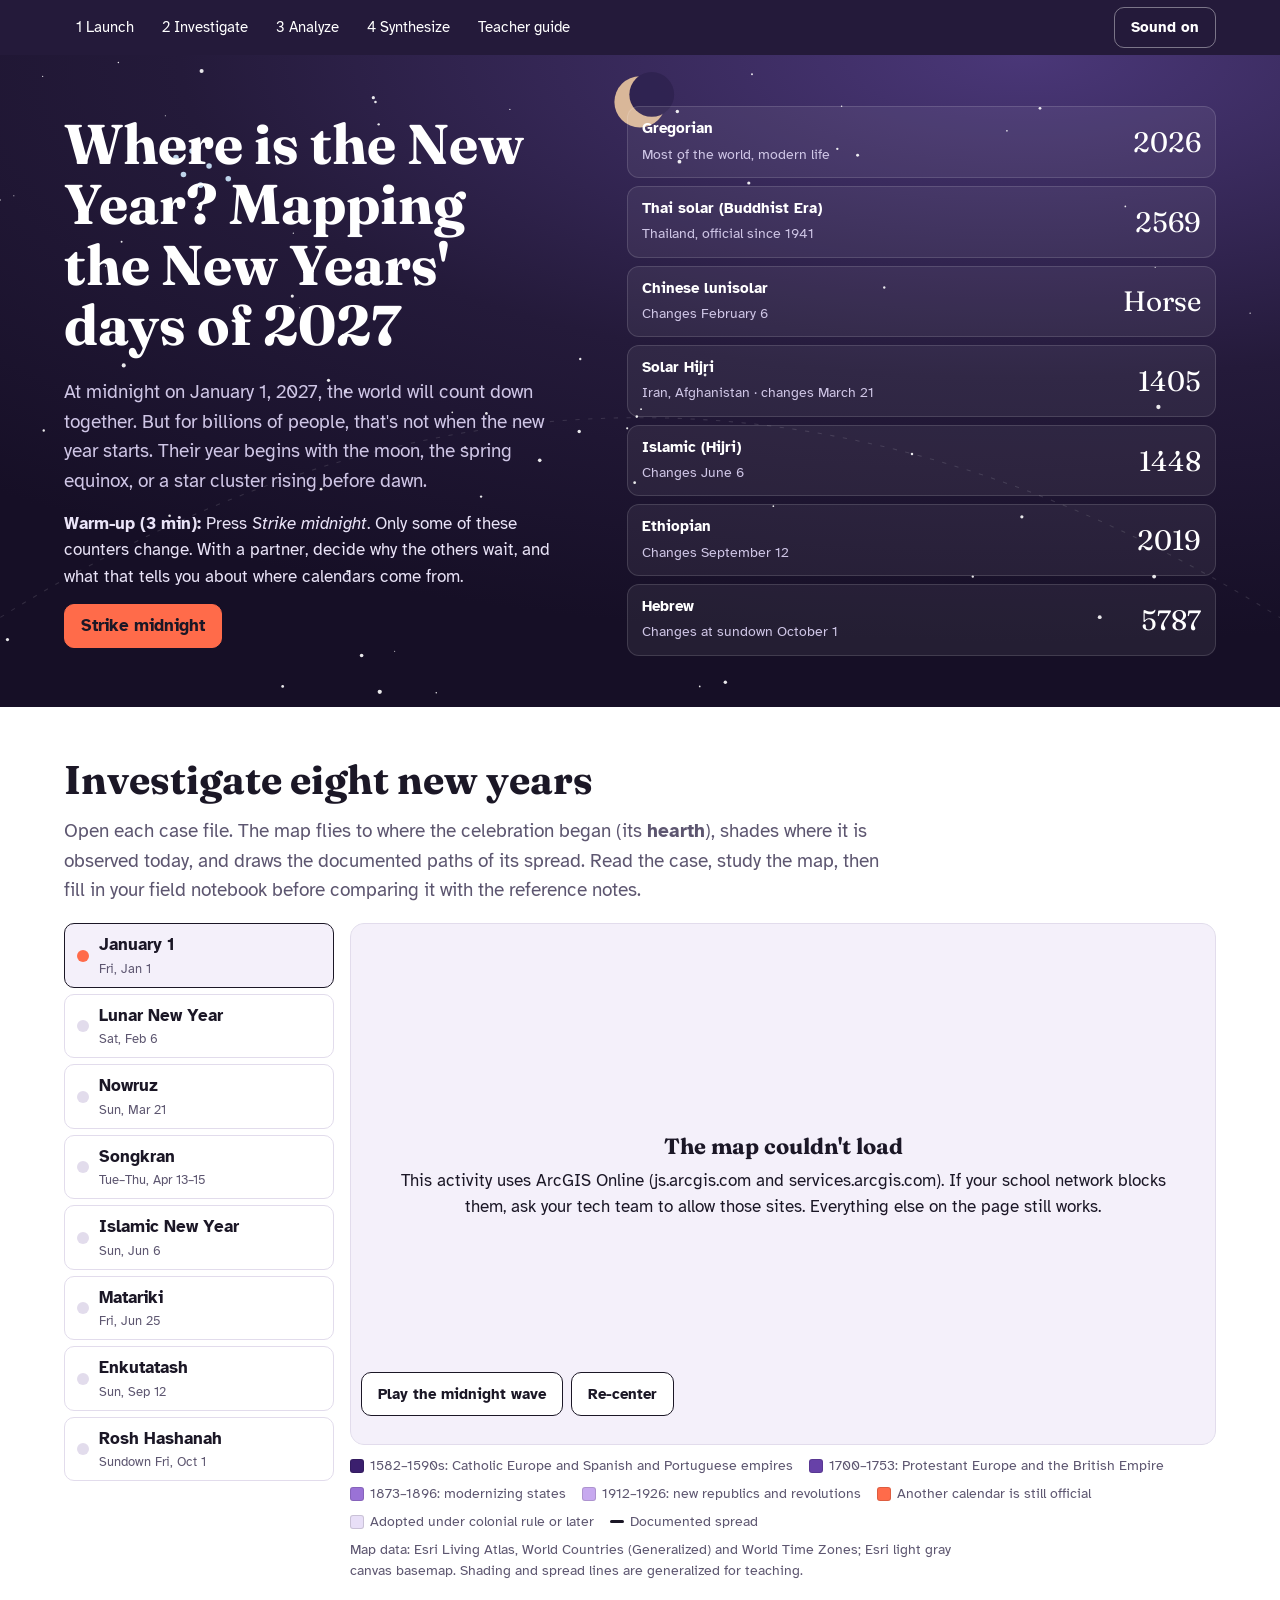
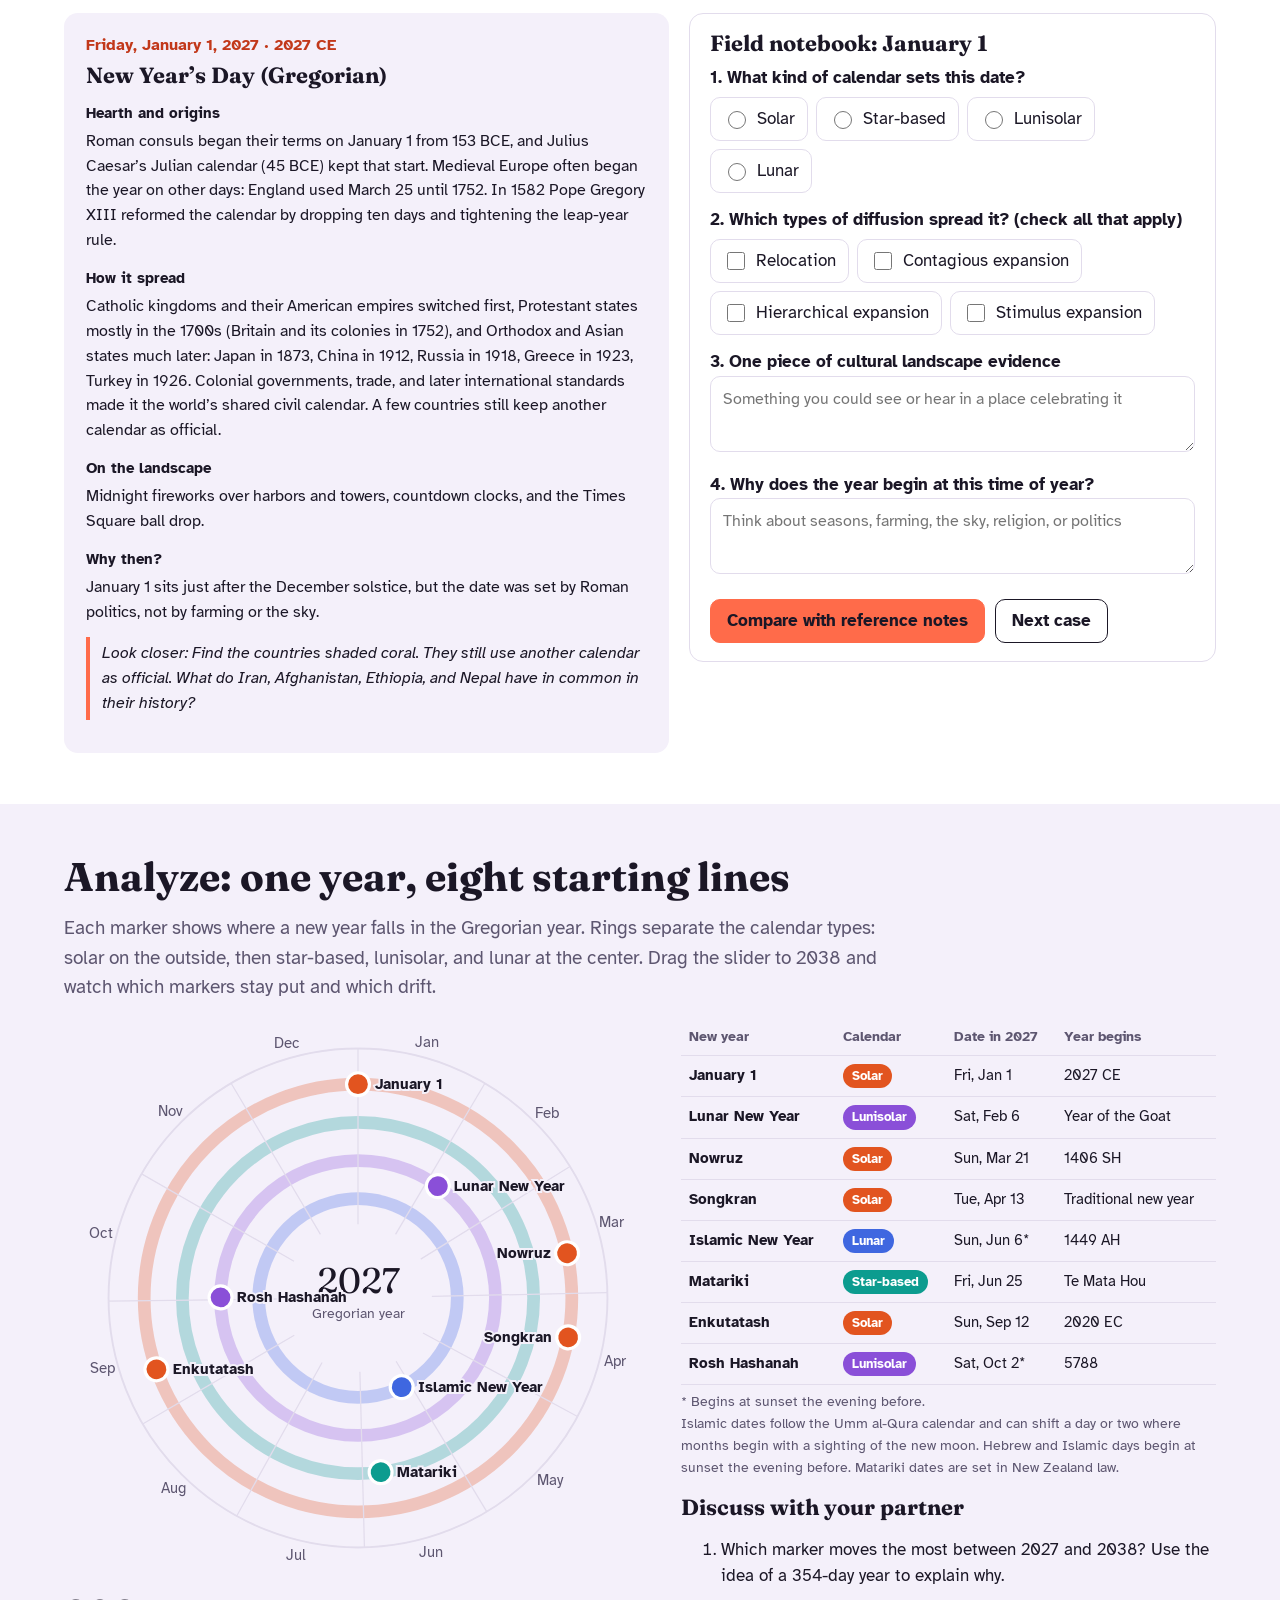
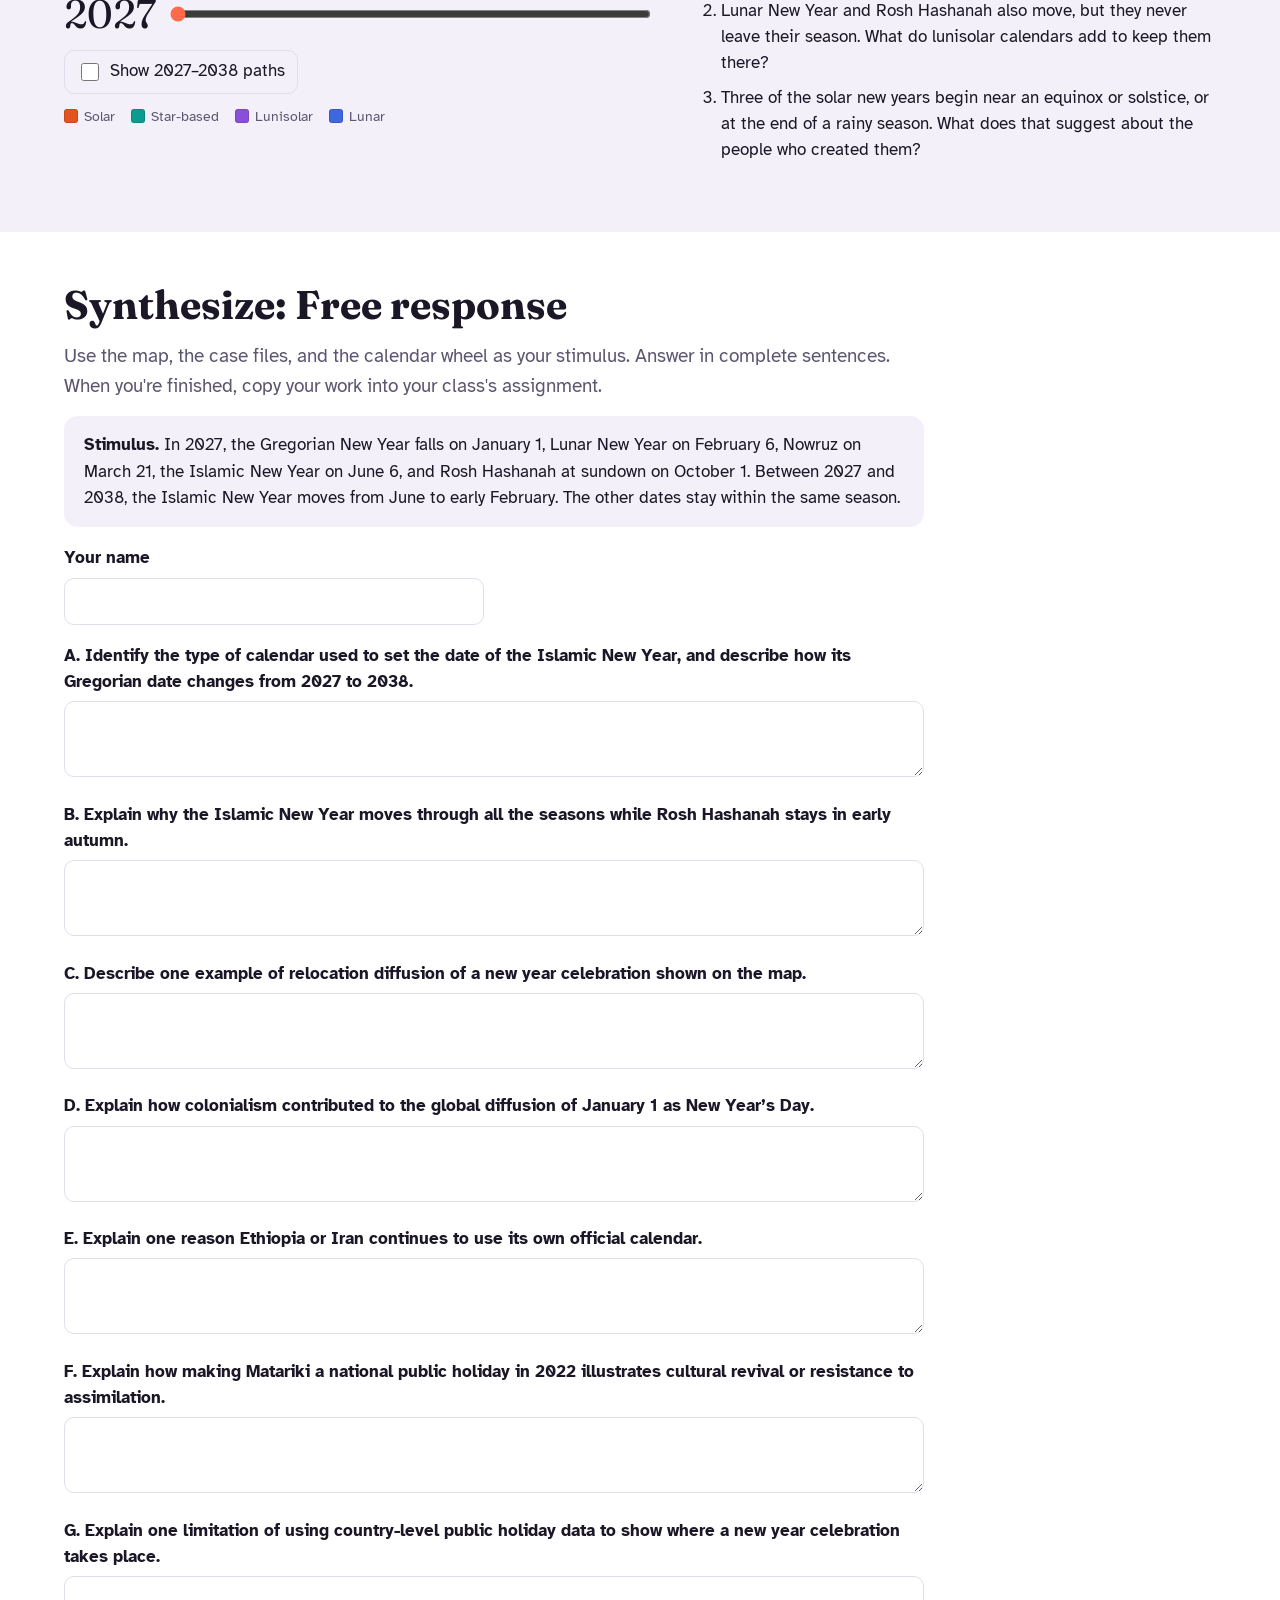
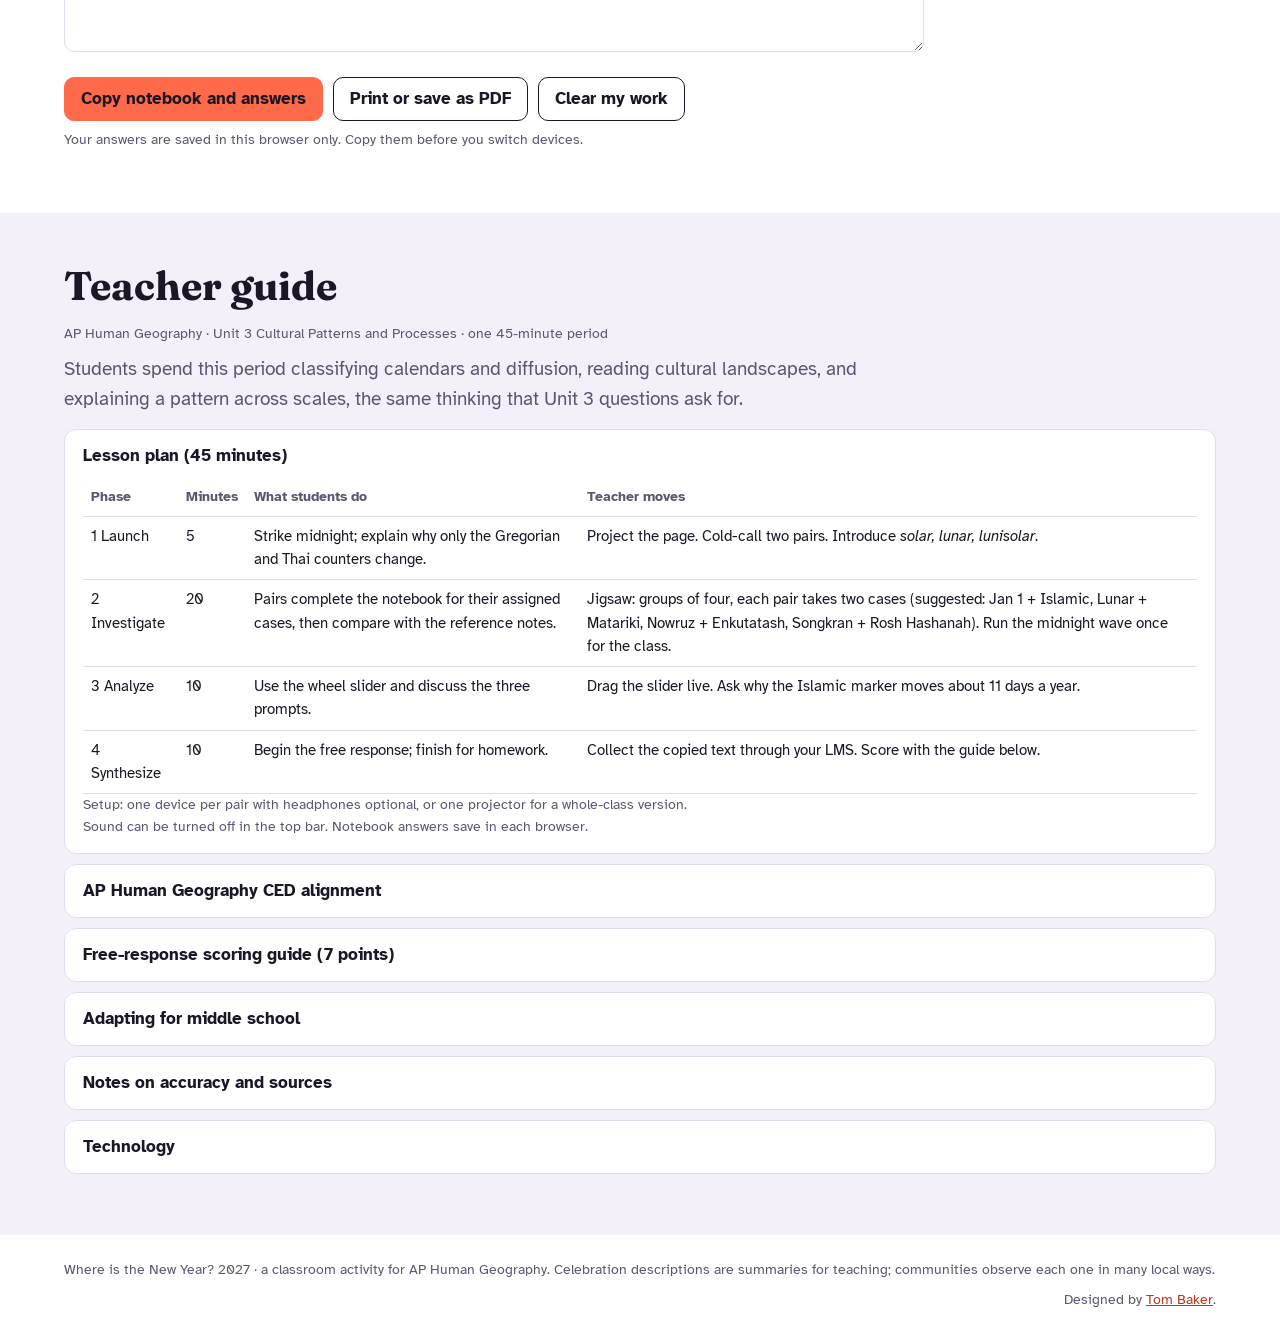
==== index.html @ df55b6a4 "U1" ====
<!DOCTYPE html>
<html lang="en">
<head>
<!-- Google tag (gtag.js) -->
<script async src="https://www.googletagmanager.com/gtag/js?id=G-HZWNB3WHS6"></script>
<script>
  window.dataLayer = window.dataLayer || [];
  function gtag(){dataLayer.push(arguments);}
  gtag('js', new Date());
  gtag('config', 'G-HZWNB3WHS6');
</script>
<meta charset="utf-8">
<meta name="viewport" content="width=device-width, initial-scale=1">
<title>Where is the New Year? 2027</title>
<meta name="description" content="An AP Human Geography classroom activity: mapping eight New Year celebrations of 2027 with ArcGIS to study calendars, cultural diffusion, and cultural landscapes.">
<link rel="preconnect" href="https://fonts.googleapis.com">
<link rel="preconnect" href="https://fonts.gstatic.com" crossorigin>
<link href="https://fonts.googleapis.com/css2?family=Atkinson+Hyperlegible:ital,wght@0,400;0,700;1,400&family=Fraunces:opsz,wght@9..144,500;9..144,700&display=swap" rel="stylesheet">
<link rel="stylesheet" href="https://js.arcgis.com/4.34/esri/themes/light/main.css">
<link rel="stylesheet" href="styles.css">
</head>
<body>

<nav class="bar" aria-label="Sections">
  <a href="#launch">1 Launch</a><a href="#investigate">2 Investigate</a><a href="#analyze">3 Analyze</a><a href="#synthesize">4 Synthesize</a><a href="#teacher">Teacher guide</a>
  <span class="sp"></span>
  <button class="btn" id="soundBtn" aria-pressed="true">Sound on</button>
</nav>

<header class="hero band" id="launch">
  <svg class="sky" viewBox="0 0 1200 600" preserveAspectRatio="xMidYMid slice" aria-hidden="true" id="sky"></svg>
  <div class="wrap heroGrid" style="position:relative">
    <div>
      <h1>Where is the New Year? Mapping the New Years' days of 2027</h1>
      <p class="lede">At midnight on January 1, 2027, the world will count down together. But for billions of people, that's not when the new year starts. Their year begins with the moon, the spring equinox, or a star cluster rising before dawn.</p>
      <p style="color:#e9e3f7"><b>Warm-up (3 min):</b> Press <i>Strike midnight</i>. Only some of these counters change. With a partner, decide why the others wait, and what that tells you about where calendars come from.</p>
      <button class="btn primary" id="midnight">Strike midnight</button>
    </div>
    <div class="counters" id="counters" aria-live="polite"></div>
  </div>
</header>

<main>
<section class="band" id="investigate">
  <div class="wrap">
    <h2>Investigate eight new years</h2>
    <p class="lede">Open each case file. The map flies to where the celebration began (its <b>hearth</b>), shades where it is observed today, and draws the documented paths of its spread. Read the case, study the map, then fill in your field notebook before comparing it with the reference notes.</p>
    <div class="inv">
      <div class="cases" id="cases" role="group" aria-label="Case files"></div>
      <div>
        <div class="mapbox">
          <div id="viewDiv" role="application" aria-label="ArcGIS map of the selected celebration"></div>
          <div class="pulse" id="pulse"></div>
          <div class="mpop" id="mpop" role="dialog" aria-live="polite" aria-label="Map details"><button class="x" id="mpopX" aria-label="Close">×</button><div id="mpopBody"></div></div>
          <div class="ticker" id="ticker" aria-live="polite"></div>
          <div class="maptools"><button class="btn" id="waveBtn" hidden>Play the midnight wave</button><button class="btn" id="resetBtn">Re-center</button></div>
          <div class="mapmsg" id="mapmsg"><div><h3>The map couldn't load</h3><p>This activity uses ArcGIS Online (js.arcgis.com and services.arcgis.com). If your school network blocks them, ask your tech team to allow those sites. Everything else on the page still works.</p></div></div>
        </div>
        <div class="legend" id="legend"></div>
        <p class="small" style="margin-top:6px">Map data: Esri Living Atlas, World Countries (Generalized) and World Time Zones; Esri light gray canvas basemap. Shading and spread lines are generalized for teaching.</p>
      </div>
    </div>
    <div class="cf">
      <article class="reading" id="reading" aria-live="polite"></article>
      <form class="nb" id="nb" autocomplete="off">
        <h3>Field notebook: <span id="nbTitle"></span></h3>
        <fieldset><legend>1. What kind of calendar sets this date?</legend>
          <div class="opts" id="calOpts"></div></fieldset>
        <fieldset><legend>2. Which types of diffusion spread it? (check all that apply)</legend>
          <div class="opts" id="difOpts"></div></fieldset>
        <label for="nbLand"><b>3. One piece of cultural landscape evidence</b></label>
        <textarea id="nbLand" placeholder="Something you could see or hear in a place celebrating it"></textarea>
        <label for="nbWhy" style="display:block;margin-top:12px"><b>4. Why does the year begin at this time of year?</b></label>
        <textarea id="nbWhy" placeholder="Think about seasons, farming, the sky, religion, or politics"></textarea>
        <div class="actions"><button type="button" class="btn primary" id="compareBtn">Compare with reference notes</button><button type="button" class="btn" id="nextBtn">Next case</button></div>
        <div class="key" id="key" aria-live="polite"></div>
      </form>
    </div>
  </div>
</section>

<section class="band" id="analyze" style="background:var(--panel)">
  <div class="wrap">
    <h2>Analyze: one year, eight starting lines</h2>
    <p class="lede">Each marker shows where a new year falls in the Gregorian year. Rings separate the calendar types: solar on the outside, then star-based, lunisolar, and lunar at the center. Drag the slider to 2038 and watch which markers stay put and which drift.</p>
    <div class="an">
      <div>
        <div class="wheelbox"><svg id="wheel" viewBox="0 0 440 440" role="img" aria-label="Calendar wheel showing the Gregorian dates of eight new year celebrations"></svg></div>
        <div class="ctl">
          <span class="yr" id="yrOut">2027</span>
          <input type="range" id="yr" min="2027" max="2038" step="1" value="2027" aria-label="Year">
          <span class="opts"><label><input type="checkbox" id="trails"> Show 2027–2038 paths</label></span>
        </div>
        <div class="legend"><span><i style="background:var(--solar)"></i>Solar</span><span><i style="background:var(--star)"></i>Star-based</span><span><i style="background:var(--luni)"></i>Lunisolar</span><span><i style="background:var(--lunar)"></i>Lunar</span></div>
      </div>
      <div>
        <div class="scroll"><table id="dates"><thead><tr><th>New year</th><th>Calendar</th><th>Date in <span id="yrTh">2027</span></th><th>Year begins</th></tr></thead><tbody></tbody></table></div>
        <p class="small">Islamic dates follow the Umm al-Qura calendar and can shift a day or two where months begin with a sighting of the new moon. Hebrew and Islamic days begin at sunset the evening before. Matariki dates are set in New Zealand law.</p>
        <h3 style="margin-top:18px">Discuss with your partner</h3>
        <ol class="prompts">
          <li>Which marker moves the most between 2027 and 2038? Use the idea of a 354-day year to explain why.</li>
          <li>Lunar New Year and Rosh Hashanah also move, but they never leave their season. What do lunisolar calendars add to keep them there?</li>
          <li>Three of the solar new years begin near an equinox or solstice, or at the end of a rainy season. What does that suggest about the people who created them?</li>
        </ol>
      </div>
    </div>
  </div>
</section>

<section class="band" id="synthesize">
  <div class="wrap">
    <h2>Synthesize: Free response</h2>
    <p class="lede">Use the map, the case files, and the calendar wheel as your stimulus. Answer in complete sentences. When you're finished, copy your work into your class's assignment.</p>
    <div class="stim"><b>Stimulus.</b> In 2027, the Gregorian New Year falls on January 1, Lunar New Year on February 6, Nowruz on March 21, the Islamic New Year on June 6, and Rosh Hashanah at sundown on October 1. Between 2027 and 2038, the Islamic New Year moves from June to early February. The other dates stay within the same season.</div>
    <label for="sName" style="font-weight:700;display:block;margin-bottom:6px">Your name</label>
    <input type="text" id="sName" style="max-width:420px;margin-bottom:18px">
    <div class="frq" id="frq"></div>
    <div class="actions">
      <button class="btn primary" id="copyBtn">Copy notebook and answers</button>
      <button class="btn" id="printBtn">Print or save as PDF</button>
      <button class="btn" id="clearBtn">Clear my work</button>
    </div>
    <textarea id="copyOut" aria-label="Your work as text" readonly></textarea>
    <p class="small" style="margin-top:8px">Your answers are saved in this browser only. Copy them before you switch devices.</p>
  </div>
</section>

<section class="band tg" id="teacher">
  <div class="wrap">
    <h2>Teacher guide</h2>
    <p class="small" style="margin-bottom:10px">AP Human Geography · Unit 3 Cultural Patterns and Processes · one 45-minute period</p>
    <p class="lede">Students spend this period classifying calendars and diffusion, reading cultural landscapes, and explaining a pattern across scales, the same thinking that Unit 3 questions ask for.</p>
    <details open><summary>Lesson plan (45 minutes)</summary>
      <div class="scroll"><table class="stack"><thead><tr><th>Phase</th><th>Minutes</th><th>What students do</th><th>Teacher moves</th></tr></thead><tbody>
        <tr><td>1 Launch</td><td class="num">5</td><td>Strike midnight; explain why only the Gregorian and Thai counters change.</td><td>Project the page. Cold-call two pairs. Introduce <i>solar, lunar, lunisolar</i>.</td></tr>
        <tr><td>2 Investigate</td><td class="num">20</td><td>Pairs complete the notebook for their assigned cases, then compare with the reference notes.</td><td>Jigsaw: groups of four, each pair takes two cases (suggested: Jan 1 + Islamic, Lunar + Matariki, Nowruz + Enkutatash, Songkran + Rosh Hashanah). Run the midnight wave once for the class.</td></tr>
        <tr><td>3 Analyze</td><td class="num">10</td><td>Use the wheel slider and discuss the three prompts.</td><td>Drag the slider live. Ask why the Islamic marker moves about 11 days a year.</td></tr>
        <tr><td>4 Synthesize</td><td class="num">10</td><td>Begin the free response; finish for homework.</td><td>Collect the copied text through your LMS. Score with the guide below.</td></tr>
      </tbody></table></div>
      <p class="small">Setup: one device per pair with headphones optional, or one projector for a whole-class version. Sound can be turned off in the top bar. Notebook answers save in each browser.</p>
    </details>
    <details><summary>AP Human Geography CED alignment</summary>
      <div class="scroll"><table class="stack"><thead><tr><th>Topic</th><th>Learning objective</th><th>Where students do it</th><th>Depth</th></tr></thead><tbody>
        <tr><td>3.4 Types of Diffusion</td><td>IMP-3.A</td><td>Notebook question 2 for each case; FRQ part C</td><td>Central</td></tr>
        <tr><td>3.5 Historical Causes of Diffusion</td><td>IMP-3.B</td><td>Gregorian adoption map (colonialism, imperialism); Indian calendar spread along trade routes; Ethiopia's calendar surviving without long colonization; FRQ parts D–E</td><td>Central</td></tr>
        <tr><td>3.7 Diffusion of Religion and Language</td><td>IMP-3.D</td><td>Universalizing (Islam) vs. ethnic (Judaism) spread patterns; Hijra as relocation</td><td>Central</td></tr>
        <tr><td>3.8 Effects of Diffusion</td><td>IMP-3.E</td><td>Syncretism (Nowruz in Muslim societies, Tết and Seollal), cultural revival and resistance (Matariki, Kurdish Newroz); FRQ part F</td><td>Central</td></tr>
        <tr><td>3.2 Cultural Landscapes</td><td>PSO-3.B</td><td>Notebook question 3: landscape evidence of each celebration</td><td>Exercised</td></tr>
        <tr><td>3.3 Cultural Patterns</td><td>PSO-3.C</td><td>Reading map patterns of religion and ethnicity</td><td>Exercised</td></tr>
        <tr><td>3.1 Introduction to Culture</td><td>PSO-3.A</td><td>Calendars as cultural traits; cultural relativism in the launch discussion</td><td>Exercised</td></tr>
        <tr><td>3.6 Contemporary Causes of Diffusion</td><td>IMP-3.C</td><td>Globalization keeps January 1 as the shared civil date; diaspora festivals in global cities</td><td>Touched</td></tr>
        <tr><td>1.1 Introduction to Maps; 1.2 Geographic Data</td><td>IMP-1.A, IMP-1.B</td><td>Reading a choropleth (adoption eras) and a GIS web map</td><td>Exercised</td></tr>
        <tr><td>1.5 Human-Environmental Interaction</td><td>PSO-1.E</td><td>Notebook question 4: new years timed to equinoxes, rains, and harvests</td><td>Exercised</td></tr>
        <tr><td>1.6 Scales of Analysis</td><td>PSO-1.F</td><td>FRQ part G: national holiday data vs. local diaspora celebrations</td><td>Exercised</td></tr>
        <tr><td>2.12 Effects of Migration</td><td>IMP-2.C</td><td>Diaspora communities carrying new year traditions</td><td>Touched</td></tr>
      </tbody></table></div>
      <p><b>Course skills:</b> Skill 1 Concepts and Processes (central); Skill 2 Spatial Relationships (central); Skill 4 Source Analysis, reading case texts and landscape descriptions (central); Skill 3 Data Analysis, using the wheel and date table (incidental); Skill 5 Scale Analysis, in FRQ part G (incidental).</p>
      <p class="small">Codes follow the 2019–2020 Course and Exam Description. Check them against your current CED edition.</p>
    </details>
    <details><summary>Free-response scoring guide (7 points)</summary>
      <ol>
        <li><b>A (1 pt)</b> Identifies the Islamic calendar as <i>lunar</i> and describes the date moving earlier each year (about 11 days; June 2027 to early February 2038).</li>
        <li><b>B (1 pt)</b> Explains that 12 lunar months total about 354 days, short of the 365-day solar year, with no leap month. The Hebrew calendar is lunisolar and adds a 13th month seven times in 19 years, which keeps Rosh Hashanah in early autumn.</li>
        <li><b>C (1 pt)</b> Describes relocation diffusion with a real example: Chinese migrants carrying Lunar New Year to San Francisco, Lima, or Port Louis; Jewish diaspora communities; Iranian Americans in Los Angeles; Polynesian voyagers carrying Matariki to Aotearoa; the Hijra.</li>
        <li><b>D (1 pt)</b> Explains that European empires imposed the Gregorian calendar in colonial administration, law, and trade, so colonies and later independent states kept January 1. Accept hierarchical diffusion from the papacy to Catholic monarchs to colonies.</li>
        <li><b>E (1 pt)</b> Explains one reason: Ethiopia avoided long-term colonization, so no colonial government replaced its calendar; the Ethiopian Orthodox Church keeps it in daily religious life; Iran's solar calendar is tied to Nowruz and national identity and is astronomically precise.</li>
        <li><b>F (1 pt)</b> Explains Matariki's 2022 public holiday as cultural revival or resistance to assimilation: practices suppressed under colonization are now recognized by the state (hierarchical diffusion of an Indigenous tradition).</li>
        <li><b>G (1 pt)</b> Explains a limitation of national data: shading a whole country hides diaspora and minority celebrations at local scale (Lunar New Year in Sydney or London, Kurdish Newroz inside Turkey), and a holiday's legal status doesn't show how many people take part.</li>
      </ol>
    </details>
    <details><summary>Adapting for middle school</summary>
      <p>Assign four cases instead of eight (January 1, Lunar New Year, Nowruz, Islamic New Year). Use FRQ parts A–D only, and offer these sentence starters:</p>
      <ul><li>"This calendar follows the ___, so the date ___ each year."</li><li>"This spread by ___ diffusion because ___ moved/adopted it."</li><li>"In a place celebrating it, you might see ___."</li></ul>
      <p><b>Vocabulary:</b> hearth, diffusion (relocation, contagious, hierarchical, stimulus), cultural landscape, diaspora, solar, lunar, lunisolar, equinox.</p>
    </details>
    <details><summary>Notes on accuracy and sources</summary>
      <p>2027 dates were checked against the Royal Observatory Greenwich and Hong Kong Observatory (Lunar New Year), Hebcal (Rosh Hashanah), New Zealand's Matariki holiday schedule, Umm al-Qura tables (Islamic New Year), and published holiday calendars for Ethiopia and Iran. The March 2027 equinox occurs at 20:24 UTC on March 20, which is after midnight on March 21 in Tehran. The spread lines are teaching generalizations: each marks a documented route or destination, not a single event. Country shading is simplified, and many places have mixed or regional practices.</p>
    </details>
    <details><summary>Technology</summary>
      <p>The map uses the ArcGIS Maps SDK for JavaScript 4.34 with public Esri Living Atlas layers (World Countries Generalized, World Time Zones) and the light gray canvas basemap, so no ArcGIS login or API key is required. Schools that filter traffic need to allow <code>js.arcgis.com</code>, <code>services.arcgis.com</code>, <code>basemaps.arcgis.com</code>, and <code>static.arcgis.com</code>. Sounds are generated in the browser, so there are no audio files to load.</p>
    </details>
  </div>
</section>
</main>
<footer><span>Where is the New Year? 2027 · a classroom activity for AP Human Geography. Celebration descriptions are summaries for teaching; communities observe each one in many local ways.</span><span class="credit">Designed by <a href="https://tbaker.com">Tom Baker</a>.</span></footer>
<div class="toast" id="toast" role="status"></div>

<script src="https://js.arcgis.com/4.34/" onerror="window.__esriFail=true"></script>
<script src="app.js"></script>
</body>
</html>
---- styles.css ----
/* VOICE: a calm, well-made classroom almanac; teacher-grade, not a game.
   IDEA: a sky almanac: every new year is read from the sun, the moon, or the stars.
   PICTURE: night-sky band with rolling year counters; a live ArcGIS map; a 2027 calendar wheel.
   COLOUR and TYPE: violet-ink night band, white paper, coral accent; four calendar colours. Fraunces + Atkinson Hyperlegible.
   LAYOUT: sticky section bar; Launch, Investigate (cases | map, then reading | notebook), Analyze, Synthesize, Teacher guide. */
:root{color-scheme:light dark;
  --bg:light-dark(#ffffff,#14111c);--ink:light-dark(#1b1726,#efeaf7);--soft:light-dark(#5d5670,#b9b0cc);
  --panel:light-dark(#f4f0fa,#1f1a2b);--line:light-dark(#e2dcec,#342c45);
  --night:#241a3a;--night2:#382a59;--moon:#d9def0;--coral:#ff6b4a;--coralink:light-dark(#c2381a,#ff8a6e);
  --solar:#e2541f;--lunar:#3f67e0;--luni:#8a4fd8;--star:#0c9c8f;}
:root[data-theme=light]{color-scheme:light}:root[data-theme=dark]{color-scheme:dark}
*{box-sizing:border-box;min-width:0}
html{scroll-behavior:smooth;scroll-padding-top:72px}
body{margin:0;background:var(--bg);color:var(--ink);font:17px/1.55 "Atkinson Hyperlegible",system-ui,sans-serif;overflow-x:clip}
h1,h2,h3{font-family:Fraunces,Georgia,serif;font-weight:700;line-height:1.08;text-wrap:balance;margin:0 0 .4em}
h2{font-size:clamp(28px,3.4vw,40px)}h3{font-size:22px}
p{margin:0 0 .8em;max-width:70ch}
a{color:var(--coralink)}
.band{padding:clamp(28px,4vw,56px) max(5vw,16px)}
.wrap{max-width:1240px;margin:0 auto}
.lede{font-size:19px;color:var(--soft)}
button,select,input,textarea{font:inherit;color:inherit}
button{cursor:pointer}
:focus-visible{outline:3px solid var(--coral);outline-offset:2px}
.btn{min-height:44px;padding:8px 16px;border-radius:10px;border:1.5px solid var(--ink);background:transparent;font-weight:700}
.btn.primary{background:var(--coral);border-color:var(--coral);color:#1b1726}
.btn:disabled{opacity:.45;cursor:default}
.small{font-size:14px;color:var(--soft)}
/* nav */
nav.bar{position:sticky;top:0;z-index:20;background:var(--night);color:#fff;display:flex;gap:4px;align-items:center;padding:6px max(5vw,16px);overflow-x:auto}
nav.bar a,nav.bar .btn{flex:none}
nav.bar a{color:#fff;text-decoration:none;padding:10px 12px;border-radius:8px;white-space:nowrap;font-size:15px}
nav.bar a:hover{background:var(--night2)}
nav.bar .sp{flex:1}
#soundBtn{color:#fff;border-color:#ffffff66;min-height:40px;white-space:nowrap;font-size:15px}
/* hero */
.hero{background:radial-gradient(120% 90% at 80% 0%,#4a3778 0%,var(--night) 55%,#160f26 100%);color:#fff;position:relative;overflow:hidden}
.hero h1{font-size:clamp(36px,5vw,56px);max-width:16ch}
.hero .lede{color:#cfc6e6}
.heroGrid{display:grid;grid-template-columns:minmax(0,1fr) minmax(0,1.15fr);gap:clamp(20px,4vw,56px);align-items:center}
.sky{position:absolute;inset:0;pointer-events:none;opacity:.9}
.counters{display:grid;gap:8px;position:relative}
.ctr{display:grid;grid-template-columns:minmax(0,1fr) auto;align-items:center;gap:12px;background:#ffffff10;border:1px solid #ffffff22;border-radius:12px;padding:10px 14px}
.ctr b{display:block;font-size:15px}.ctr span.n{font-size:14px;color:#cfc6e6}
.odo{font-family:Fraunces,Georgia,serif;font-size:28px;height:36px;overflow:hidden;position:relative;min-width:6.2ch;text-align:right;white-space:nowrap}
.odo i{display:block;height:36px;line-height:36px;font-style:normal;transition:transform .9s cubic-bezier(.2,.8,.2,1)}
.odo.flip i{transform:translateY(-36px)}
.ctr.rolled{border-color:var(--coral);background:#ff6b4a22}
.burst{position:absolute;width:140px;height:140px;margin:-70px 0 0 -70px;pointer-events:none}
.burst i{position:absolute;left:50%;top:50%;width:4px;height:4px;border-radius:50%;background:var(--c,#ffd3c7);animation:fly 1.1s ease-out forwards}
@keyframes fly{from{transform:rotate(var(--a)) translateY(0);opacity:1}to{transform:rotate(var(--a)) translateY(-62px);opacity:0}}
.twinkle{animation:tw 3s ease-in-out infinite alternate}
@keyframes tw{from{opacity:.35}to{opacity:1}}
/* investigate */
.inv{display:grid;grid-template-columns:270px minmax(0,1fr);gap:16px;margin-top:18px}
.cases{display:grid;gap:6px;align-content:start}
.case{display:grid;grid-template-columns:auto minmax(0,1fr) auto;gap:10px;align-items:center;text-align:left;min-height:52px;padding:8px 12px;border-radius:10px;border:1.5px solid var(--line);background:var(--bg)}
.case .d{font-size:13px;color:var(--soft);display:block}
.case .dot{width:12px;height:12px;border-radius:50%;background:var(--line)}
.case[aria-pressed=true]{border-color:var(--ink);background:var(--panel)}
.case[aria-pressed=true] .dot{background:var(--coral)}
.case .ok{font-size:13px;color:var(--star);font-weight:700;visibility:hidden}
.case.done .ok{visibility:visible}
.mapbox{position:relative;border-radius:14px;overflow:hidden;border:1.5px solid var(--line);background:#dfe3ea;min-height:440px;height:58vh;max-height:620px}
#viewDiv{position:absolute;inset:0}
.pulse{position:absolute;width:18px;height:18px;margin:-9px 0 0 -9px;border-radius:50%;background:var(--coral);box-shadow:0 0 0 2px #fff;pointer-events:none;display:none;z-index:2}
.pulse::after{content:"";position:absolute;inset:-2px;border-radius:50%;border:2px solid var(--coral);animation:ring 1.8s ease-out infinite}
@keyframes ring{from{transform:scale(1);opacity:.9}to{transform:scale(4.2);opacity:0}}
.mpop{position:absolute;z-index:6;width:min(290px,calc(100% - 24px));background:var(--bg);color:var(--ink);border-radius:12px;box-shadow:0 10px 30px #1b172640,0 0 0 1.5px var(--line);padding:12px 14px 12px 14px;display:none;transform-origin:50% 100%;animation:pop .22s ease-out}
.mpop.below{transform-origin:50% 0}
.mpop.show{display:block}
@keyframes pop{from{opacity:0;transform:scale(.92)}to{opacity:1;transform:none}}
.mpop .k{display:flex;align-items:center;gap:8px;font-size:13px;color:var(--soft);margin:0 36px 4px 0}
.mpop .k i{width:12px;height:12px;border-radius:3px;flex:none;box-shadow:0 0 0 1px #0002}
.mpop h4{font-family:Fraunces,Georgia,serif;font-size:20px;line-height:1.15;margin:0 0 6px}
.mpop p{font-size:15px;margin:0 0 6px}
.mpop .q{font-style:italic;color:var(--soft);font-size:14px;margin:0}
.mpop .x{position:absolute;top:4px;right:4px;width:40px;height:40px;border:0;background:transparent;font-size:22px;line-height:1;border-radius:8px;color:var(--soft)}
.mpop .x:hover{background:var(--panel)}
.mpop::after{content:"";position:absolute;left:var(--ax,50%);bottom:-7px;width:14px;height:14px;margin-left:-7px;background:var(--bg);transform:rotate(45deg);box-shadow:1.5px 1.5px 0 0 var(--line)}
.mpop.below::after{bottom:auto;top:-7px;box-shadow:-1.5px -1.5px 0 0 var(--line)}
.mapmsg{position:absolute;inset:0;display:none;place-items:center;text-align:center;padding:24px;background:var(--panel);z-index:3}
.maptools{position:absolute;left:10px;bottom:28px;z-index:4;display:flex;gap:8px;flex-wrap:wrap}
.maptools .btn{background:#fff;color:#1b1726;border-color:#1b1726;font-size:15px}
.ticker{position:absolute;left:10px;top:10px;z-index:4;background:#1b1726e6;color:#fff;padding:8px 12px;border-radius:10px;font-size:15px;display:none;max-width:calc(100% - 70px)}
.legend{display:flex;flex-wrap:wrap;gap:6px 16px;margin:10px 0 0;font-size:14px;color:var(--soft)}
.legend span{display:inline-flex;align-items:center;gap:6px}
.legend i{width:14px;height:14px;border-radius:3px;display:inline-block;border:1px solid #0002}
.cf{display:grid;grid-template-columns:minmax(0,1.15fr) minmax(0,1fr);gap:20px;margin-top:20px;align-items:start}
.reading{background:var(--panel);border-radius:14px;padding:20px 22px}
.reading .when{font-weight:700;color:var(--coralink);margin-bottom:6px}
.reading h4{margin:14px 0 4px;font-size:15px;text-transform:none}
.reading p{font-size:16px}
.look{border-left:4px solid var(--coral);padding:4px 0 4px 12px;margin-top:12px;font-style:italic}
.nb{border:1.5px solid var(--line);border-radius:14px;padding:18px 20px}
fieldset{border:0;padding:0;margin:0 0 14px}
legend{font-weight:700;margin-bottom:6px;padding:0}
.opts{display:flex;flex-wrap:wrap;gap:8px}
.opts label{display:inline-flex;align-items:center;gap:8px;min-height:44px;padding:6px 12px;border:1.5px solid var(--line);border-radius:10px;cursor:pointer}
.opts input{width:18px;height:18px;accent-color:var(--coral)}
textarea,input[type=text]{width:100%;font-size:16px;padding:10px 12px;border-radius:10px;border:1.5px solid var(--line);background:var(--bg);min-height:44px}
textarea{min-height:76px;resize:vertical}
.key{display:none;margin-top:14px;background:var(--panel);border-radius:12px;padding:14px 16px;font-size:16px;animation:rise .45s ease-out}
.key.show{display:block}
@keyframes rise{from{opacity:0;transform:translateY(8px)}to{opacity:1;transform:none}}
.match{font-weight:700}
.chip{display:inline-block;font-size:13px;font-weight:700;padding:2px 9px;border-radius:99px;color:#fff;white-space:nowrap}
.c-solar{background:var(--solar)}.c-lunar{background:var(--lunar)}.c-lunisolar{background:var(--luni)}.c-star{background:var(--star)}
/* analyze */
.an{display:grid;grid-template-columns:minmax(0,1.1fr) minmax(0,1fr);gap:28px;align-items:start}
.wheelbox{position:relative;aspect-ratio:1;max-width:560px;width:100%;margin:0 auto}
.wheelbox svg{width:100%;height:100%;display:block}
.mk{transition:transform 1s cubic-bezier(.3,.7,.2,1)}
.ctl{display:flex;flex-wrap:wrap;gap:12px;align-items:center;margin:12px 0}
input[type=range]{flex:1 1 240px;accent-color:var(--coral);min-height:44px}
.yr{font-family:Fraunces,Georgia,serif;font-size:40px;line-height:1}
table{border-collapse:collapse;width:100%;font-size:15px}
th,td{text-align:left;padding:8px 8px;border-bottom:1px solid var(--line);vertical-align:top}
th{font-size:14px;color:var(--soft)}
td.num{white-space:nowrap}
.prompts li{margin-bottom:8px}
/* synthesize */
.frq{display:grid;gap:16px;max-width:860px}
.frq label{font-weight:700;display:block;margin-bottom:6px}
.stim{background:var(--panel);border-radius:14px;padding:16px 20px;max-width:860px;margin-bottom:18px}
.actions{display:flex;flex-wrap:wrap;gap:10px;margin-top:16px}
#copyOut{display:none;margin-top:10px;min-height:160px}
.toast{position:fixed;bottom:18px;left:50%;transform:translateX(-50%);background:var(--night);color:#fff;padding:10px 16px;border-radius:10px;z-index:50;display:none}
/* teacher */
.tg{background:var(--panel)}
.tg details{background:var(--bg);border:1.5px solid var(--line);border-radius:12px;padding:4px 18px;margin-bottom:10px}
.tg summary{cursor:pointer;font-weight:700;min-height:44px;display:flex;align-items:center}
.scroll{overflow-x:auto}
footer{padding:24px max(5vw,16px);font-size:14px;color:var(--soft);display:flex;flex-wrap:wrap;gap:8px 24px;justify-content:space-between;align-items:flex-end}
footer .credit{margin-left:auto;text-align:right;white-space:nowrap}
@media(max-width:900px){.heroGrid,.inv,.cf,.an{grid-template-columns:minmax(0,1fr)}
  .cases{grid-template-columns:repeat(auto-fill,minmax(200px,1fr))}.mapbox{height:52vh;min-height:360px}}
@media(max-width:600px){table{font-size:13px}.stack thead{display:none}.stack tr{display:grid;padding-block:10px}.stack td{display:flow-root;border:0;padding:3px 0;padding-inline-start:8em;text-align:start}.stack td::before{content:attr(data-l);float:inline-start;width:7.5em;margin-inline-start:-8em;white-space:normal;color:var(--soft)}.stack td:empty{display:none}
  .odo{font-size:24px}.cases{grid-template-columns:minmax(0,1fr)}}
@media(prefers-reduced-motion:reduce){*,*::before,*::after{animation:none!important;transition:none!important}html{scroll-behavior:auto}}
@media print{nav.bar,.mapbox,.maptools,.actions,.hero .sky{display:none!important}.hero{background:none;color:#000}.hero .lede{color:#333}}
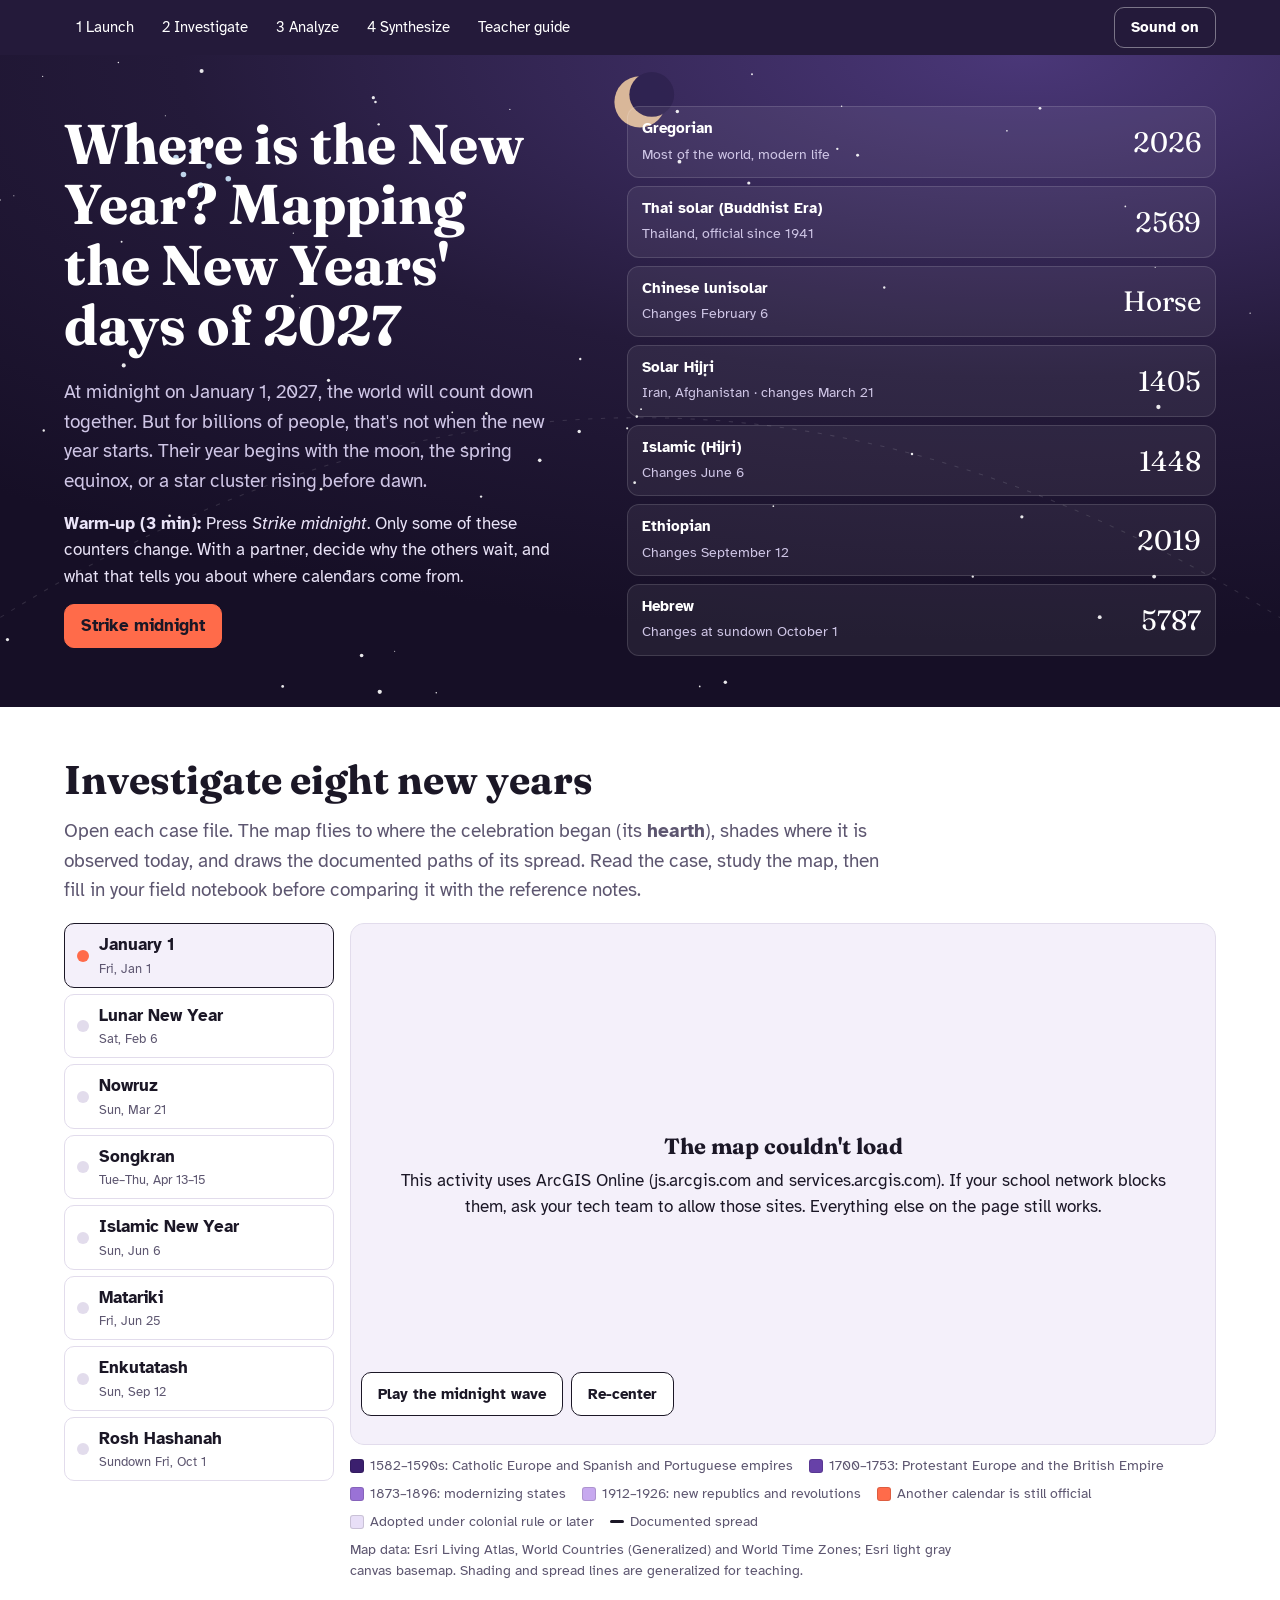
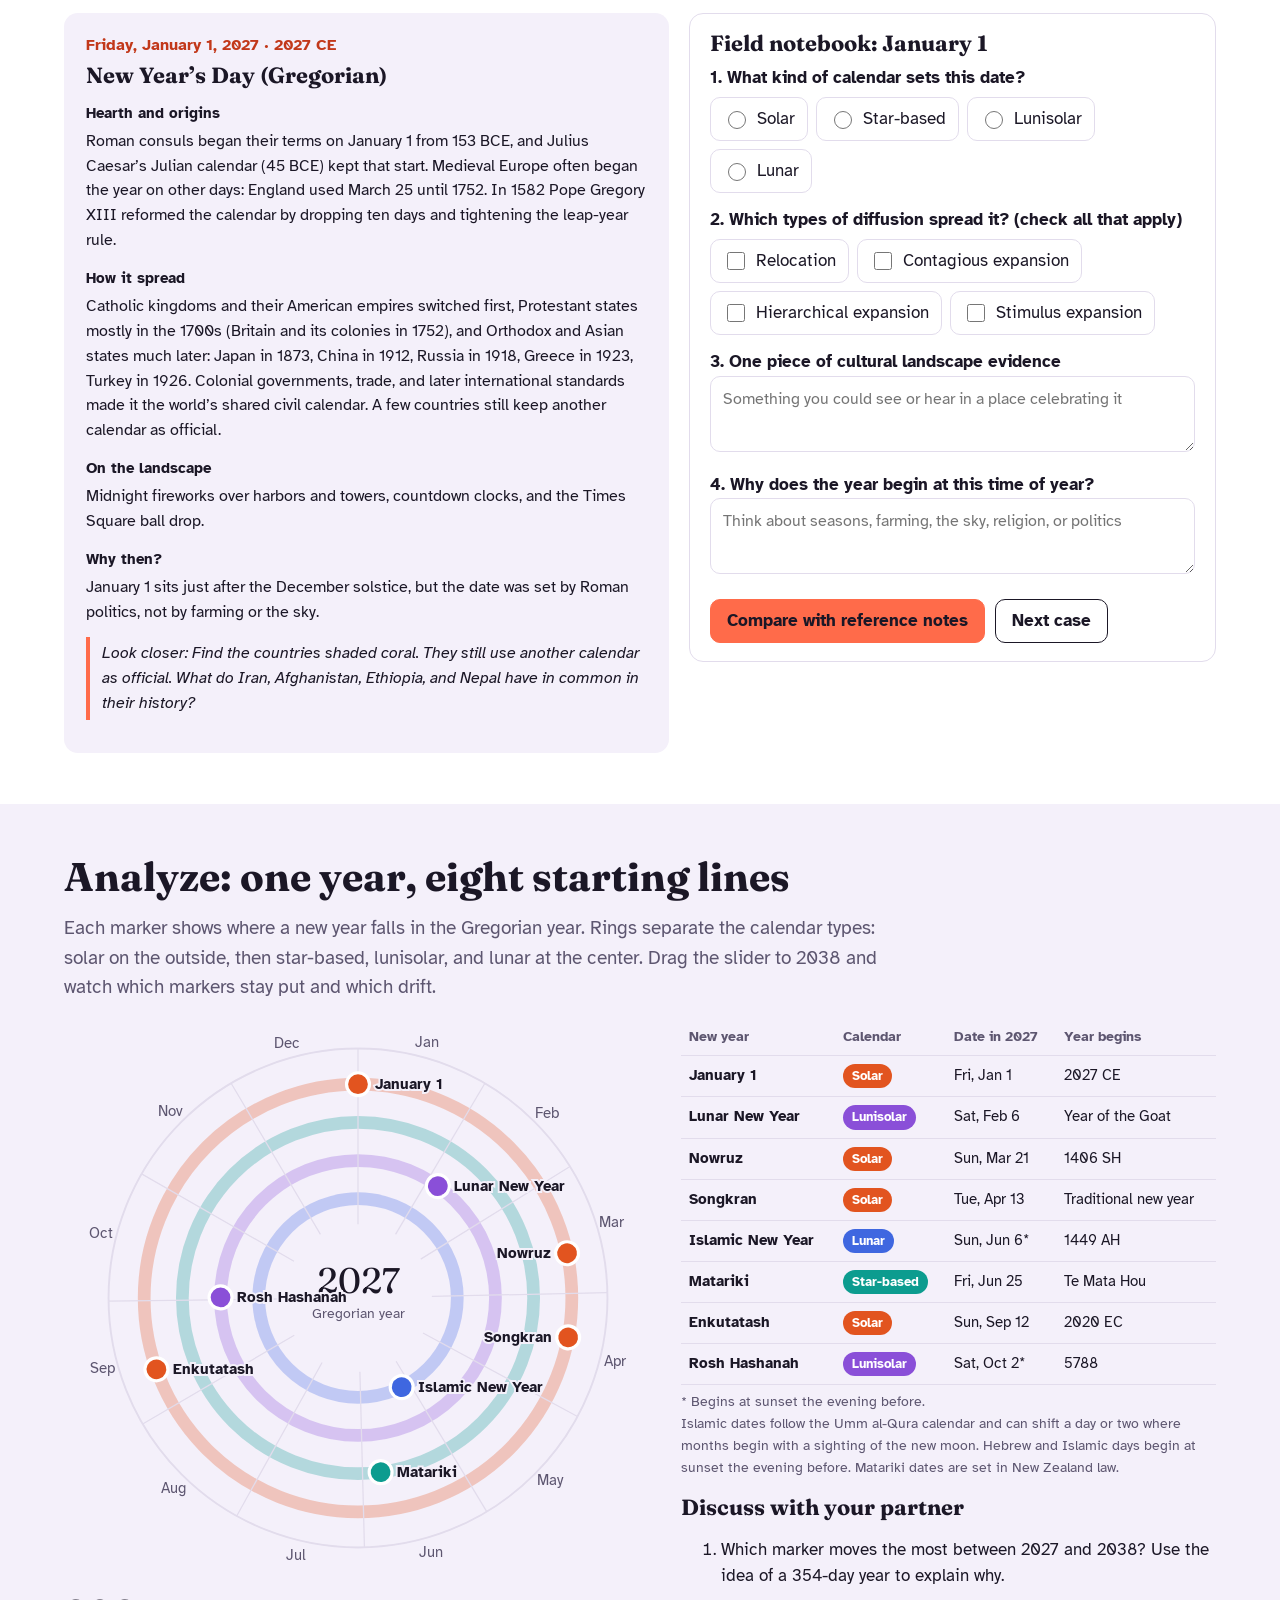
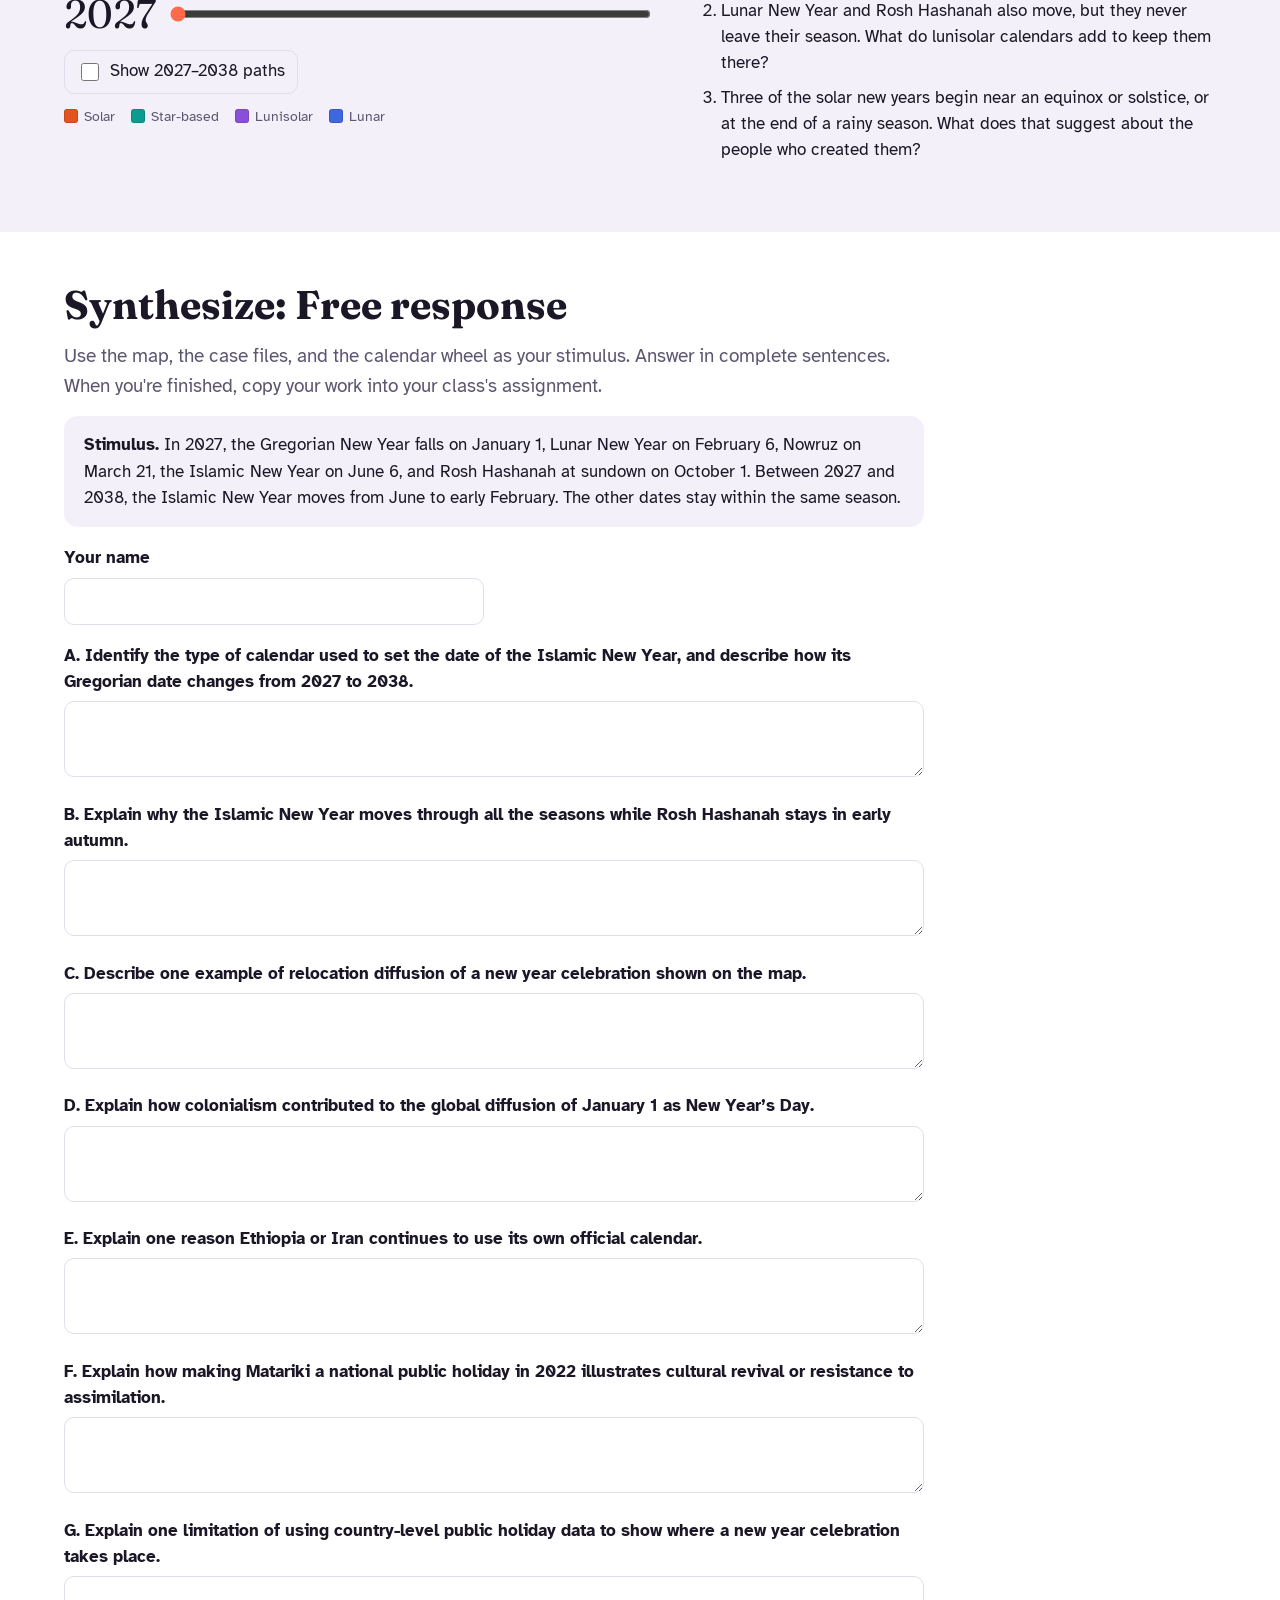
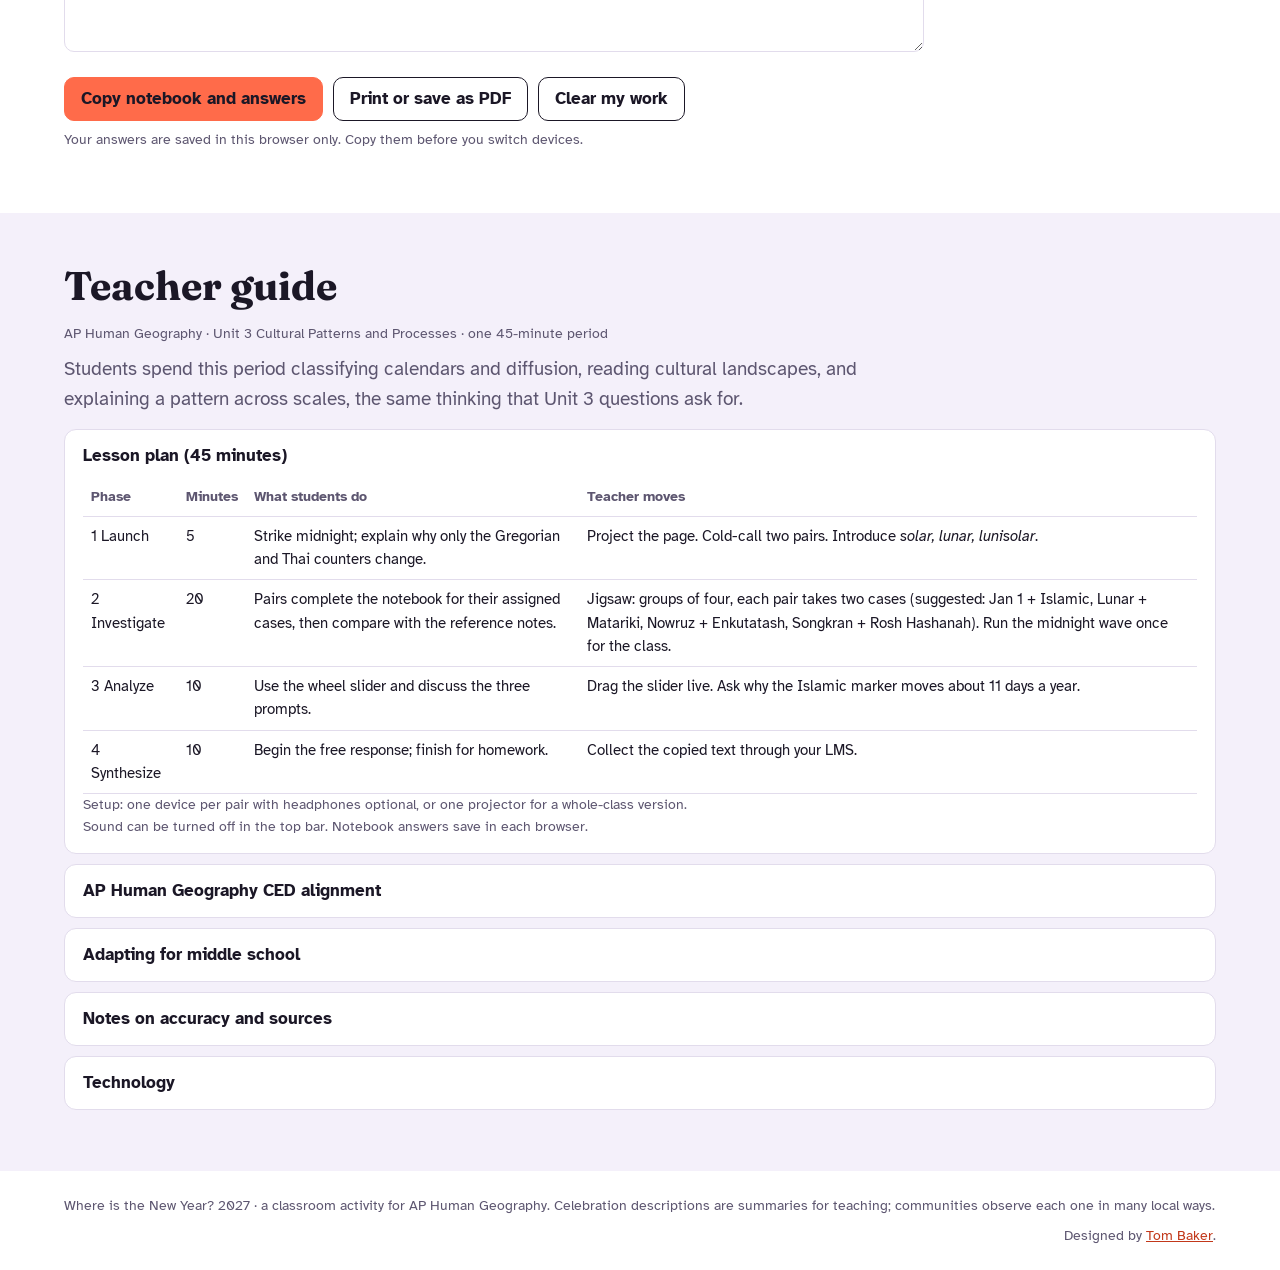
==== commit 018ea6ec: "U2" ====
--- a/index.html
+++ b/index.html
@@ -135,7 +135,7 @@
         <tr><td>1 Launch</td><td class="num">5</td><td>Strike midnight; explain why only the Gregorian and Thai counters change.</td><td>Project the page. Cold-call two pairs. Introduce <i>solar, lunar, lunisolar</i>.</td></tr>
         <tr><td>2 Investigate</td><td class="num">20</td><td>Pairs complete the notebook for their assigned cases, then compare with the reference notes.</td><td>Jigsaw: groups of four, each pair takes two cases (suggested: Jan 1 + Islamic, Lunar + Matariki, Nowruz + Enkutatash, Songkran + Rosh Hashanah). Run the midnight wave once for the class.</td></tr>
         <tr><td>3 Analyze</td><td class="num">10</td><td>Use the wheel slider and discuss the three prompts.</td><td>Drag the slider live. Ask why the Islamic marker moves about 11 days a year.</td></tr>
-        <tr><td>4 Synthesize</td><td class="num">10</td><td>Begin the free response; finish for homework.</td><td>Collect the copied text through your LMS. Score with the guide below.</td></tr>
+        <tr><td>4 Synthesize</td><td class="num">10</td><td>Begin the free response; finish for homework.</td><td>Collect the copied text through your LMS.</td></tr>
       </tbody></table></div>
       <p class="small">Setup: one device per pair with headphones optional, or one projector for a whole-class version. Sound can be turned off in the top bar. Notebook answers save in each browser.</p>
     </details>
@@ -156,17 +156,6 @@
       </tbody></table></div>
       <p><b>Course skills:</b> Skill 1 Concepts and Processes (central); Skill 2 Spatial Relationships (central); Skill 4 Source Analysis, reading case texts and landscape descriptions (central); Skill 3 Data Analysis, using the wheel and date table (incidental); Skill 5 Scale Analysis, in FRQ part G (incidental).</p>
       <p class="small">Codes follow the 2019–2020 Course and Exam Description. Check them against your current CED edition.</p>
-    </details>
-    <details><summary>Free-response scoring guide (7 points)</summary>
-      <ol>
-        <li><b>A (1 pt)</b> Identifies the Islamic calendar as <i>lunar</i> and describes the date moving earlier each year (about 11 days; June 2027 to early February 2038).</li>
-        <li><b>B (1 pt)</b> Explains that 12 lunar months total about 354 days, short of the 365-day solar year, with no leap month. The Hebrew calendar is lunisolar and adds a 13th month seven times in 19 years, which keeps Rosh Hashanah in early autumn.</li>
-        <li><b>C (1 pt)</b> Describes relocation diffusion with a real example: Chinese migrants carrying Lunar New Year to San Francisco, Lima, or Port Louis; Jewish diaspora communities; Iranian Americans in Los Angeles; Polynesian voyagers carrying Matariki to Aotearoa; the Hijra.</li>
-        <li><b>D (1 pt)</b> Explains that European empires imposed the Gregorian calendar in colonial administration, law, and trade, so colonies and later independent states kept January 1. Accept hierarchical diffusion from the papacy to Catholic monarchs to colonies.</li>
-        <li><b>E (1 pt)</b> Explains one reason: Ethiopia avoided long-term colonization, so no colonial government replaced its calendar; the Ethiopian Orthodox Church keeps it in daily religious life; Iran's solar calendar is tied to Nowruz and national identity and is astronomically precise.</li>
-        <li><b>F (1 pt)</b> Explains Matariki's 2022 public holiday as cultural revival or resistance to assimilation: practices suppressed under colonization are now recognized by the state (hierarchical diffusion of an Indigenous tradition).</li>
-        <li><b>G (1 pt)</b> Explains a limitation of national data: shading a whole country hides diaspora and minority celebrations at local scale (Lunar New Year in Sydney or London, Kurdish Newroz inside Turkey), and a holiday's legal status doesn't show how many people take part.</li>
-      </ol>
     </details>
     <details><summary>Adapting for middle school</summary>
       <p>Assign four cases instead of eight (January 1, Lunar New Year, Nowruz, Islamic New Year). Use FRQ parts A–D only, and offer these sentence starters:</p>
